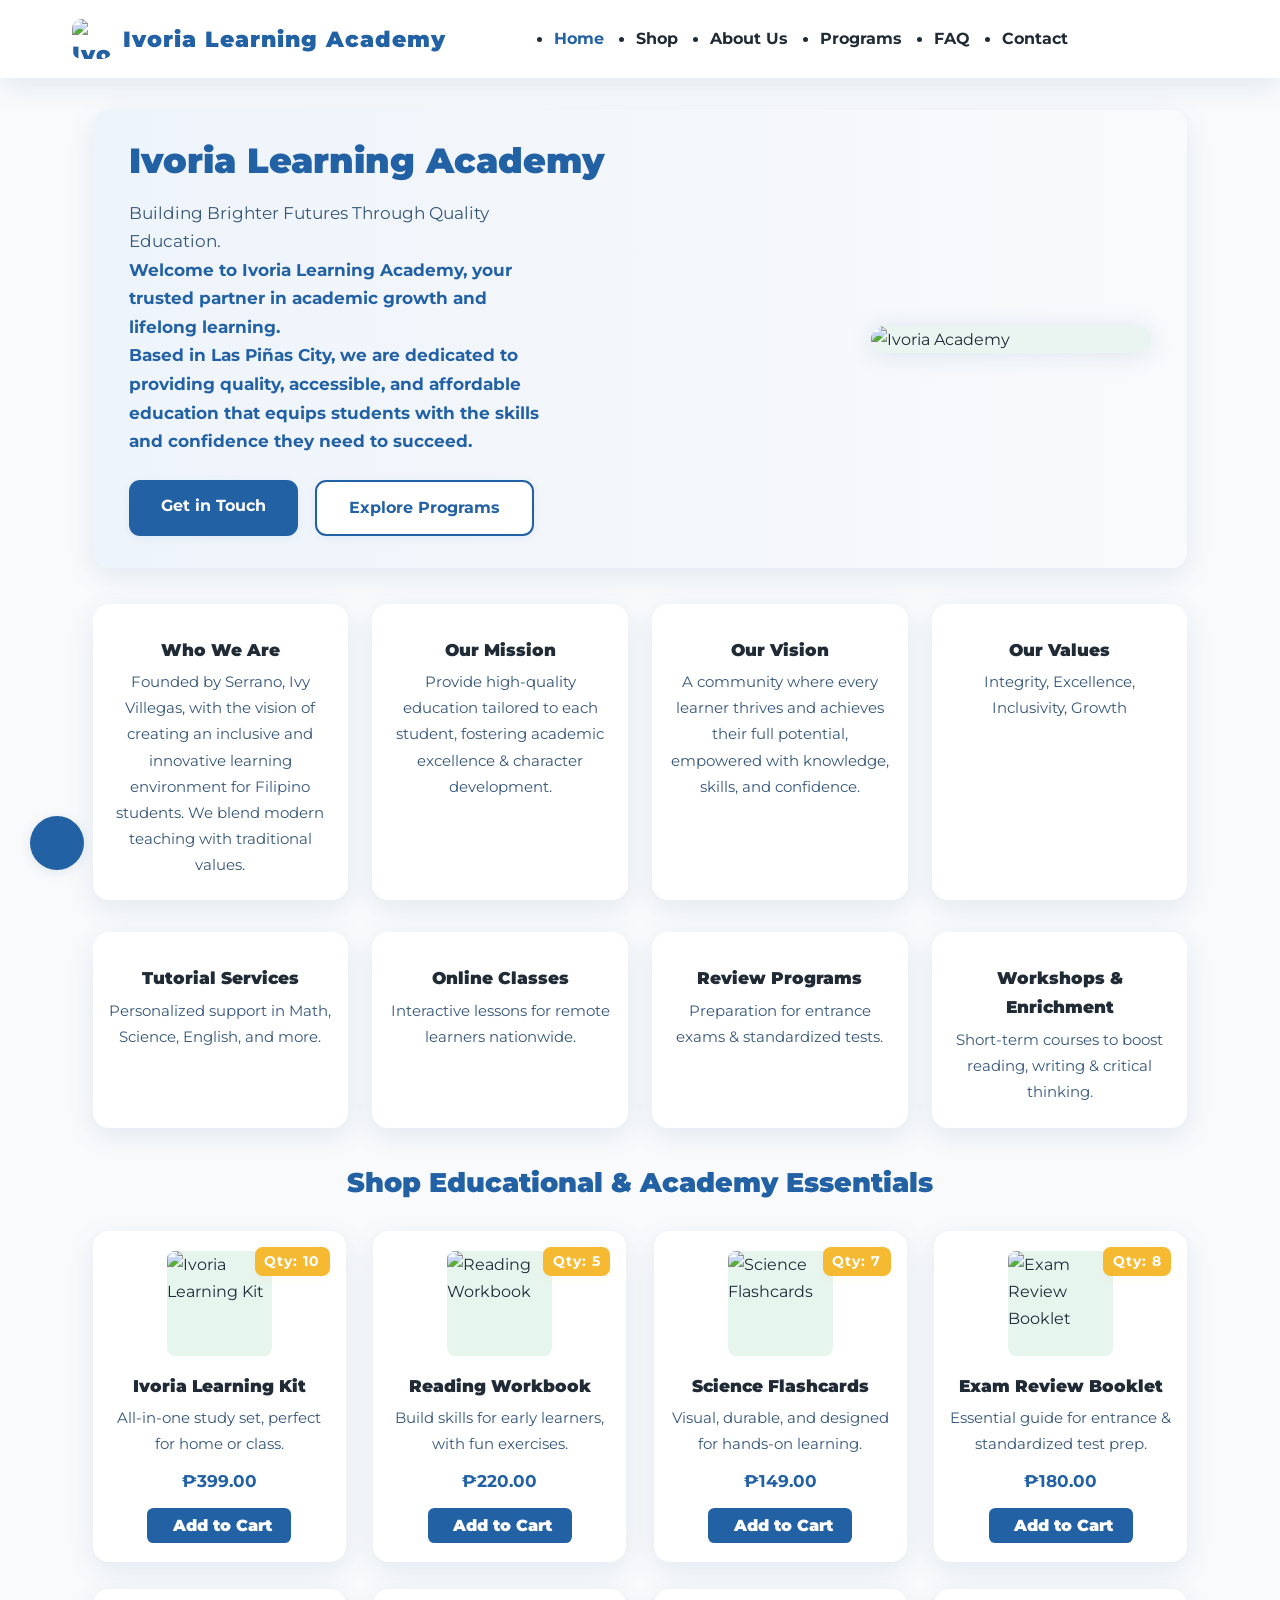
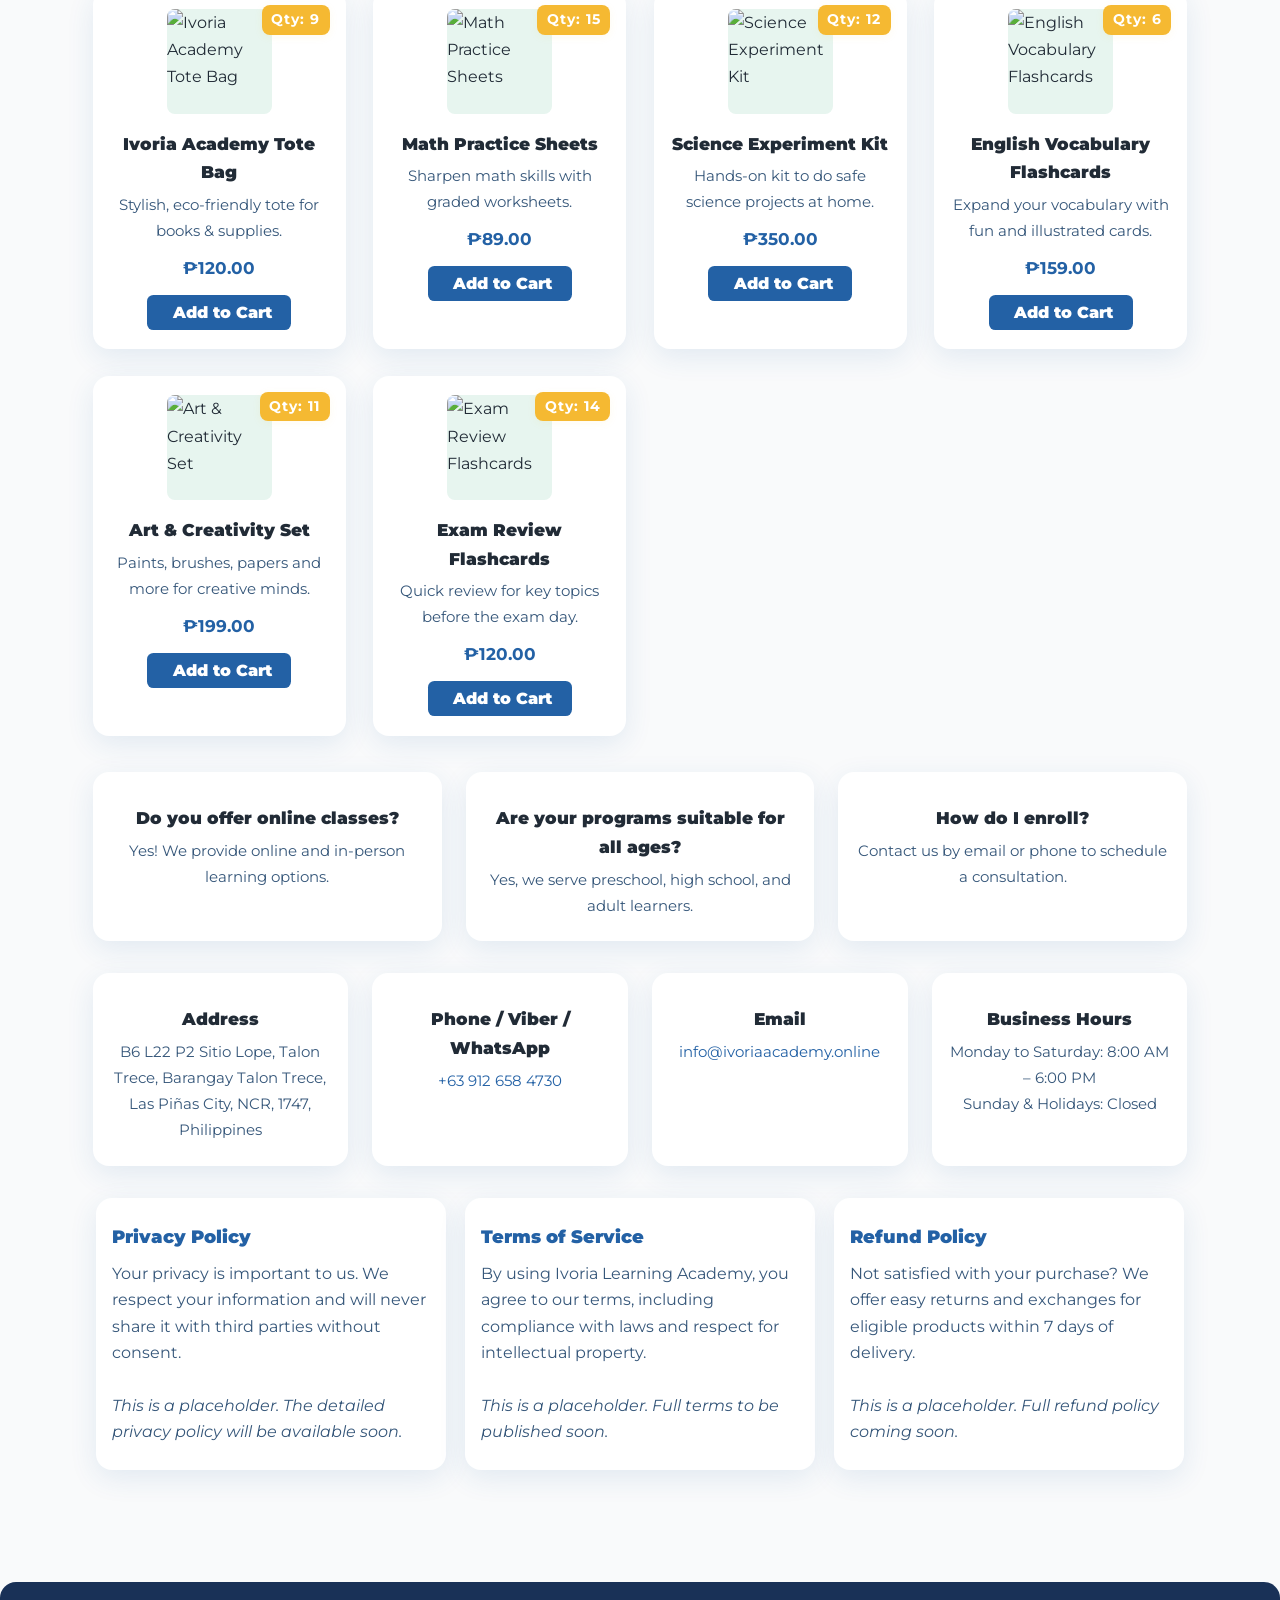
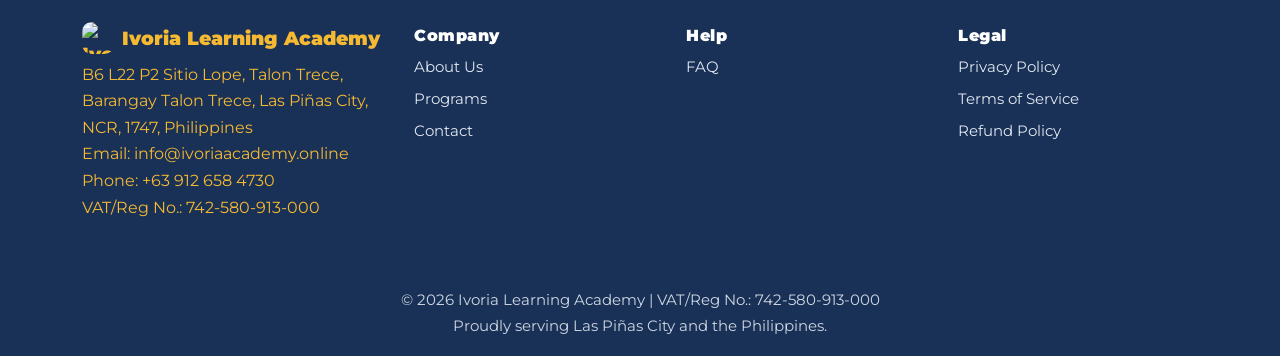
==== index.html @ 31f2f37b "Create index.html" ====
<!DOCTYPE html>
<html lang="en">
<head>
  <meta charset="UTF-8" />
  <meta name="viewport" content="width=device-width, initial-scale=1.0" />
  <title>Ivoria Learning Academy | Building Brighter Futures</title>
  <link rel="icon" type="image/png" href="image/FAVICON.png" />
  <!-- Google Fonts -->
  <link href="https://fonts.googleapis.com/css2?family=Montserrat:wght@400;700;900&display=swap" rel="stylesheet" />
  <!-- Remixicon for icons -->
  <link href="https://cdn.jsdelivr.net/npm/remixicon@4.5.0/fonts/remixicon.css" rel="stylesheet" />
  <style>
    :root {
      --primary: #2361a5;
      --accent: #f5b932;
      --text: #212b36;
      --background: #f9fafb;
      --white: #fff;
      --radius: 1rem;
      --shadow: 0 8px 28px 0 rgba(35,97,165,0.11);
      --border: 1px solid #e0e7ef;
      --footer-bg: #193157;
    }
    * { box-sizing: border-box; margin: 0; padding: 0; }
    body {
      font-family: 'Montserrat', Arial, sans-serif;
      background: var(--background);
      color: var(--text);
      min-height: 100vh;
      line-height: 1.7;
    }
    a {
      color: var(--primary);
      text-decoration: none;
      transition: color .2s;
    }
    a:hover { color: var(--accent); }
    img { max-width: 100%; display: block; border-radius: .6rem; }
    button, input {
      font-family: inherit; outline: none; border: none; background: none;
    }
    /* Header */
    .header {
      width: 100%; background: var(--white); box-shadow: var(--shadow);
      position: sticky; top: 0; z-index: 99;
    }
    .nav {
      display: flex; align-items: center; justify-content: space-between;
      max-width: 1200px; margin: 0 auto; padding: 1.2rem 2rem;
      position: relative;
    }
    .nav-logo {
      display: flex; align-items: center; gap: 0.7rem; font-size: 1.4rem; font-weight: 900; color: var(--primary);
      letter-spacing: 1px;
    }
    .nav-logo img { width: 40px; height: 40px; }
    .nav-list {
      display: flex; align-items: center; gap: 2rem;
    }
    .nav-link {
      color: var(--text); font-weight: 700;
      font-size: 1rem; padding: 0.2rem 0;
      position: relative;
      transition: color .2s;
    }
    .nav-link.active, .nav-link:hover { color: var(--primary); }
    .nav-actions { display: flex; align-items: center; gap: 1.2rem; }
    .nav-toggle {
      display: none; font-size: 2rem; background: none; border: none; cursor: pointer; color: var(--primary); margin-left: 1rem;
      z-index: 200;
    }
    /* Cart Floating Button */
    .floating-cart-btn {
      position: fixed;
      left: 30px; bottom: 30px; z-index: 150;
      background: var(--primary);
      color: var(--white);
      border-radius: 50%;
      width: 54px; height: 54px;
      display: flex; align-items: center; justify-content: center;
      font-size: 2rem; box-shadow: 0 2px 12px 0 rgba(35,97,165,0.13);
      cursor: pointer; border: none;
      transition: background .2s, color .2s, box-shadow .2s;
    }
    .floating-cart-btn:hover {
      background: var(--accent);
      color: var(--primary);
    }
    @media (max-width: 500px) {
      .floating-cart-btn {
        left: 10px; bottom: 10px; width: 42px; height: 42px; font-size: 1.3rem;
      }
    }
    /* Cart Sidebar & Overlay */
    .cart-overlay {
      position: fixed; top: 0; left: 0; width: 100vw; height: 100vh;
      background: rgba(35,97,165,0.14); z-index: 100; display: none;
    }
    .cart-overlay.active { display: block; }
    .cart-sidebar {
      position: fixed; top: 0; right: -100%; width: 350px; max-width: 96vw; height: 100%;
      background: var(--white); box-shadow: -2px 0 16px 0 rgba(35,97,165,0.12);
      z-index: 101; padding: 2rem 1.5rem; display: flex; flex-direction: column; transition: right .25s;
      overflow-y: auto;
    }
    .cart-sidebar.open { right: 0; }
    .cart-sidebar-header {
      display: flex; align-items: center; justify-content: space-between; margin-bottom: 2rem;
    }
    .cart-sidebar-title { font-size: 1.15rem; font-weight: 900; color: var(--primary); }
    .cart-sidebar-close {
      font-size: 1.7rem; color: var(--primary); cursor: pointer; background: none; border: none;
      transition: color .2s;
    }
    .cart-items { flex: 1; overflow-y: auto; display: flex; flex-direction: column; gap: 1.2rem; }
    .cart-item {
      display: flex; gap: 1rem; align-items: flex-start; border-bottom: 1px solid #e0e7ef; padding-bottom: 1rem;
    }
    .cart-item-img { width: 55px; height: 55px; object-fit: contain; border-radius: .6rem; background: #e7f5ef; }
    .cart-item-details { flex: 1; }
    .cart-item-title { font-size: 1rem; font-weight: 700; margin-bottom: .12rem; }
    .cart-item-price { color: var(--primary); font-weight: 700; margin-bottom: .12rem; font-size: 0.97rem; }
    .cart-item-qty {
      display: flex; align-items: center; gap: .4rem; margin-top: .18rem;
    }
    .cart-item-qty-btn {
      font-size: 1.05rem; background: var(--background); border-radius: .3rem; padding: 2px 7px; cursor: pointer;
      color: var(--primary); border: 1px solid #cce4da; transition: background .2s, color .2s;
    }
    .cart-item-qty-btn:hover { background: var(--primary); color: var(--white); }
    .cart-item-remove {
      color: #e14d4d; font-size: 1.13rem; margin-left: .5rem; cursor: pointer; background: none; border: none; transition: color .2s;
    }
    .cart-sidebar-footer {
      margin-top: 2rem; display: flex; align-items: center; justify-content: space-between; font-weight: 700; font-size: 1.05rem;
    }
    .cart-sidebar-footer .checkout-btn {
      padding: 0.6rem 1.3rem; background: var(--primary); color: var(--white); border-radius: .5rem; border: none;
      font-weight: 700; cursor: pointer; transition: background .2s;
    }
    .cart-sidebar-footer .checkout-btn:hover { background: var(--accent); color: var(--primary); }
    /* Main Content */
    main { max-width: 1130px; margin: 0 auto; padding: 2rem 1.1rem 3rem; }
    .hero {
      display: flex; align-items: center; justify-content: space-between; gap: 2.5rem;
      background: linear-gradient(90deg, #eef4fb 0%, #f9fafb 100%);
      border-radius: var(--radius); padding: 2rem 2.3rem; margin-bottom: 2.2rem;
      box-shadow: var(--shadow); flex-wrap: wrap;
    }
    .hero-content { flex: 1; min-width: 260px; }
    .hero-title {
      font-size: 2.2rem; font-weight: 900; color: var(--primary); line-height: 1.1; margin-bottom: 1.1rem;
    }
    .hero-desc { color: #36577a; font-size: 1.05rem; margin-bottom: 1.5rem; max-width: 430px; }
    .hero-btns { display: flex; gap: 1.05rem; }
    .btn-primary, .btn-secondary {
      padding: 0.8rem 2rem; font-size: 1rem; border-radius: .7rem; font-weight: 700;
      cursor: pointer; transition: background .2s, color .2s, box-shadow .2s; box-shadow: 0 2px 8px 0 rgba(35,97,165,0.08);
      outline: none; border: none;
    }
    .btn-primary { background: var(--primary); color: var(--white); }
    .btn-primary:hover { background: var(--accent); color: var(--primary);}
    .btn-secondary { background: var(--white); color: var(--primary); border: 2px solid var(--primary);}
    .btn-secondary:hover { background: var(--primary); color: var(--white);}
    .hero-img-container { min-width: 220px; flex: 1; display: flex; justify-content: flex-end; align-items: center;}
    .hero-img {
      width: 280px; max-width: 100%; border-radius: var(--radius); box-shadow: 0 2px 24px 0 rgba(35,97,165,.13); background: #eaf4f1; object-fit: contain;
    }
    /* Product Section */
    .section-title {
      font-size: 1.7rem; color: var(--primary); font-weight: 900; text-align: center; margin-bottom: 1.6rem; margin-top: .8rem;
    }
    .products-grid {
      display: grid; grid-template-columns: repeat(auto-fit, minmax(220px, 1fr)); gap: 1.7rem; margin-bottom: 2.3rem;
    }
    .product-card {
      background: var(--white); border-radius: var(--radius); box-shadow: var(--shadow); padding: 1.2rem 1rem;
      display: flex; flex-direction: column; align-items: center; transition: transform .18s, box-shadow .2s; position: relative;
    }
    .product-card:hover { transform: translateY(-5px) scale(1.03); box-shadow: 0 11px 28px 0 rgba(35,97,165,.15);}
    .product-img { width: 105px; height: 105px; object-fit: contain; margin-bottom: 1rem; background: #e7f5ef; border-radius: .5rem;}
    .product-name { font-weight: 900; font-size: 1.05rem; text-align: center; margin-bottom: .3rem;}
    .product-desc { font-size: 0.96rem; color: #36577a; margin-bottom: 0.55rem; text-align: center;}
    .product-stock { font-size: 0.93rem; margin-bottom: 0.2rem; color: var(--primary);}
    .product-price { font-weight: 700; font-size: 1.08rem; color: var(--primary); margin-bottom: .8rem;}
    .product-add {
      background: var(--primary); color: var(--white); border-radius: .4rem; padding: 0.5rem 1.2rem; font-weight: 900; cursor: pointer; font-size: 1rem; border: none;
      transition: background .2s; display: flex; align-items: center; gap: .4rem;
    }
    .product-add:hover { background: var(--accent); color: var(--primary);}
    .product-badge {
      position: absolute; top: 1rem; right: 1rem; background: var(--accent); color: var(--white); font-weight: 700; font-size: .87rem;
      padding: 0.17rem 0.6rem; border-radius: .5rem; letter-spacing: 1px; box-shadow: 0 2px 8px 0 rgba(245,185,50,0.08);
    }
    /* Info Sections */
    .info-sections {
      display: flex; flex-wrap: wrap; gap: 1.5rem; margin-bottom: 2rem; justify-content: center;
    }
    .info-card {
      background: var(--white); border-radius: var(--radius); box-shadow: var(--shadow); padding: 1.4rem 1rem; min-width: 200px; flex: 1 1 200px;
      display: flex; flex-direction: column; align-items: center; text-align: center; max-width: 350px;
    }
    .info-icon { font-size: 2rem; color: var(--primary); margin-bottom: 0.6rem;}
    .info-title { font-size: 1.06rem; font-weight: 900; margin-bottom: .3rem;}
    .info-desc { color: #36577a; font-size: 0.96rem;}
    /* Policy Sections */
    .policy-sections {
      display: flex; flex-wrap: wrap; gap: 1.2rem; margin: 1.5rem 0; justify-content: center;
    }
    .policy-card {
      background: var(--white); border-radius: var(--radius); box-shadow: var(--shadow); padding: 1.5rem 1rem; min-width: 200px; flex: 1 1 200px;
      max-width: 350px; text-align: left; display: flex; flex-direction: column;
    }
    .policy-title { font-size: 1.12rem; font-weight: 900; margin-bottom: .55rem; color: var(--primary);}
    .policy-body { color: #36577a; font-size: 0.97rem; line-height: 1.7;}
    /* Footer */
    .footer {
      background: var(--footer-bg); color: var(--white); padding: 2.5rem 0 1.1rem; margin-top: 2.5rem; border-radius: var(--radius) var(--radius) 0 0;
    }
    .footer-container {
      max-width: 1180px; margin: 0 auto; display: flex; flex-wrap: wrap; gap: 2rem; justify-content: space-between; align-items: flex-start; padding: 0 2rem;
    }
    .footer-brand { flex: 1 1 220px; margin-bottom: 2rem;}
    .footer-logo {
      display: flex; align-items: center; font-size: 1.2rem; font-weight: 900; gap: .5rem; margin-bottom: 0.45rem; color: var(--accent);
    }
    .footer-logo img { width: 32px; height: 32px; }
    .footer-desc { color: #f5b932; font-size: 0.98rem; margin-bottom: .6rem;}
    .footer-links-group { flex: 1 1 160px; margin-bottom: 2rem;}
    .footer-links-title { font-size: 1rem; font-weight: 900; margin-bottom: .35rem; letter-spacing: .5px;}
    .footer-links { display: flex; flex-direction: column; gap: .35rem;}
    .footer-link { color: #eef4fb; font-size: .96rem; transition: color .2s; opacity: .94;}
    .footer-link:hover { color: var(--accent);}
    .footer-bottom { text-align: center; font-size: .95rem; color: #eef4fb; margin-top: 1.5rem; opacity: .85;}
    .footer-bottom a { color: #fff; font-weight: 700; text-decoration: underline; transition: color .2s;}
    .footer-bottom a:hover { color: var(--accent);}
    /* Responsive */
    @media (max-width: 1100px) {
      .hero { flex-direction: column; text-align: center; }
      .hero-content, .hero-img-container { justify-content: center; }
      .hero-img { margin: 1.5rem auto 0 auto; }
    }
    @media (max-width: 900px) {
      .nav-list { gap: 1.1rem; }
      .footer-container { flex-direction: column; gap: 2.2rem; align-items: flex-start; }
    }
    @media (max-width: 700px) {
      .nav { padding: 1.1rem .7rem; }
      .main { padding: 1.2rem .5rem 2rem; }
      .products-grid, .info-sections, .policy-sections { gap: .7rem; }
      .footer-container { padding: 0 1rem; }
      .nav-list {
        position: fixed; top: 0; right: -100vw; width: 80vw; height: 100vh; background: var(--white);
        flex-direction: column; gap: 1.6rem; padding-top: 4rem; z-index: 120; transition: right .25s;
        box-shadow: -2px 0 18px 0 rgba(35,97,165,0.09);
      }
      .nav-list.open { right: 0; }
      .nav-toggle { display: block; }
      .nav-close {
        display: none;
      }
      .nav-list .nav-close {
        display: block;
        position: absolute;
        top: 1.1rem;
        right: 1.3rem;
        background: none;
        border: none;
        font-size: 1.7rem;
        color: var(--primary);
        cursor: pointer;
        z-index: 999;
      }
    }
    @media (max-width: 600px) {
      .hero { padding: 1rem .6rem; }
      .policy-card { padding: 1rem .5rem; }
      .footer { padding: 1.2rem 0 .9rem; }
    }
    @media (max-width: 430px) {
      .cart-sidebar { width: 98vw; padding: 1rem .5rem; }
      .footer-logo img { width: 24px; height: 24px; }
    }
  </style>
</head>
<body>
  <header class="header" id="header">
    <nav class="nav">
      <a href="index.html" class="nav-logo">
        <img src="image/LOGO.png" alt="Ivoria Learning Academy Logo" />
        Ivoria Learning Academy
      </a>
      <ul class="nav-list" id="nav-list">
        <li><a href="index.html" class="nav-link active">Home</a></li>
        <li><a href="#shop" class="nav-link">Shop</a></li>
        <li><a href="#about" class="nav-link">About Us</a></li>
        <li><a href="#programs" class="nav-link">Programs</a></li>
        <li><a href="#faq" class="nav-link">FAQ</a></li>
        <li><a href="#contact" class="nav-link">Contact</a></li>
        <button class="nav-close" id="nav-close" aria-label="Close menu"><i class="ri-close-line"></i></button>
      </ul>
      <div class="nav-actions">
        <button class="nav-toggle" id="nav-toggle" aria-label="Open menu"><i class="ri-menu-3-line"></i></button>
      </div>
    </nav>
  </header>

  <!-- Floating Cart Button -->
  <button class="floating-cart-btn" id="cart-btn" aria-label="Open cart">
    <i class="ri-shopping-basket-2-line"></i>
  </button>

  <!-- Cart Sidebar & Overlay -->
  <div class="cart-overlay" id="cart-overlay"></div>
  <aside class="cart-sidebar" id="cart-sidebar" aria-label="Shopping cart">
    <div class="cart-sidebar-header">
      <div class="cart-sidebar-title">Your Cart</div>
      <button class="cart-sidebar-close" id="cart-close-btn" aria-label="Close cart"><i class="ri-close-line"></i></button>
    </div>
    <div class="cart-items" id="cart-items"></div>
    <div class="cart-sidebar-footer">
      <span><span id="cart-items-count">0</span> items | <span id="cart-total">₱0</span></span>
      <button class="checkout-btn" id="checkout-btn">Checkout</button>
    </div>
  </aside>

  <main>
    <!-- Hero Section -->
    <section class="hero" id="home">
      <div class="hero-content">
        <h1 class="hero-title">Ivoria Learning Academy</h1>
        <div class="hero-desc">
          Building Brighter Futures Through Quality Education.<br>
          <span style="color:var(--primary);font-weight:700;">Welcome to Ivoria Learning Academy, your trusted partner in academic growth and lifelong learning.<br>
          Based in Las Piñas City, we are dedicated to providing quality, accessible, and affordable education that equips students with the skills and confidence they need to succeed.</span>
        </div>
        <div class="hero-btns">
          <a href="#contact" class="btn-primary">Get in Touch</a>
          <a href="#programs" class="btn-secondary">Explore Programs</a>
        </div>
      </div>
      <div class="hero-img-container">
        <img src="image/placeholder.png" alt="Ivoria Academy" class="hero-img" />
      </div>
    </section>

    <!-- About Us -->
    <section class="info-sections" id="about">
      <div class="info-card">
        <div class="info-icon"><i class="ri-user-3-line"></i></div>
        <div class="info-title">Who We Are</div>
        <div class="info-desc">
          Founded by Serrano, Ivy Villegas, with the vision of creating an inclusive and innovative learning environment for Filipino students. We blend modern teaching with traditional values.
        </div>
      </div>
      <div class="info-card">
        <div class="info-icon"><i class="ri-lightbulb-flash-line"></i></div>
        <div class="info-title">Our Mission</div>
        <div class="info-desc">
          Provide high-quality education tailored to each student, fostering academic excellence & character development.
        </div>
      </div>
      <div class="info-card">
        <div class="info-icon"><i class="ri-eye-2-line"></i></div>
        <div class="info-title">Our Vision</div>
        <div class="info-desc">
          A community where every learner thrives and achieves their full potential, empowered with knowledge, skills, and confidence.
        </div>
      </div>
      <div class="info-card">
        <div class="info-icon"><i class="ri-star-line"></i></div>
        <div class="info-title">Our Values</div>
        <div class="info-desc">
          Integrity, Excellence, Inclusivity, Growth
        </div>
      </div>
    </section>

    <!-- Programs & Services -->
    <section class="info-sections" id="programs">
      <div class="info-card">
        <div class="info-icon"><i class="ri-book-open-line"></i></div>
        <div class="info-title">Tutorial Services</div>
        <div class="info-desc">Personalized support in Math, Science, English, and more.</div>
      </div>
      <div class="info-card">
        <div class="info-icon"><i class="ri-laptop-line"></i></div>
        <div class="info-title">Online Classes</div>
        <div class="info-desc">Interactive lessons for remote learners nationwide.</div>
      </div>
      <div class="info-card">
        <div class="info-icon"><i class="ri-pencil-line"></i></div>
        <div class="info-title">Review Programs</div>
        <div class="info-desc">Preparation for entrance exams & standardized tests.</div>
      </div>
      <div class="info-card">
        <div class="info-icon"><i class="ri-graduation-cap-line"></i></div>
        <div class="info-title">Workshops & Enrichment</div>
        <div class="info-desc">Short-term courses to boost reading, writing & critical thinking.</div>
      </div>
    </section>

    <!-- Products -->
    <section id="shop">
      <h2 class="section-title">Shop Educational & Academy Essentials</h2>
      <div class="products-grid" id="products-grid">
        <div class="product-card" data-id="1">
          <span class="product-badge">Qty: 10</span>
          <img src="image/placeholder.png" alt="Ivoria Learning Kit" class="product-img" />
          <div class="product-name">Ivoria Learning Kit</div>
          <div class="product-desc">All-in-one study set, perfect for home or class.</div>
          <div class="product-price">₱399.00</div>
          <button class="product-add"><i class="ri-shopping-cart-2-line"></i> Add to Cart</button>
        </div>
        <div class="product-card" data-id="2">
          <span class="product-badge">Qty: 5</span>
          <img src="image/placeholder.png" alt="Reading Workbook" class="product-img" />
          <div class="product-name">Reading Workbook</div>
          <div class="product-desc">Build skills for early learners, with fun exercises.</div>
          <div class="product-price">₱220.00</div>
          <button class="product-add"><i class="ri-shopping-cart-2-line"></i> Add to Cart</button>
        </div>
        <div class="product-card" data-id="3">
          <span class="product-badge">Qty: 7</span>
          <img src="image/placeholder.png" alt="Science Flashcards" class="product-img" />
          <div class="product-name">Science Flashcards</div>
          <div class="product-desc">Visual, durable, and designed for hands-on learning.</div>
          <div class="product-price">₱149.00</div>
          <button class="product-add"><i class="ri-shopping-cart-2-line"></i> Add to Cart</button>
        </div>
        <div class="product-card" data-id="4">
          <span class="product-badge">Qty: 8</span>
          <img src="image/placeholder.png" alt="Exam Review Booklet" class="product-img" />
          <div class="product-name">Exam Review Booklet</div>
          <div class="product-desc">Essential guide for entrance & standardized test prep.</div>
          <div class="product-price">₱180.00</div>
          <button class="product-add"><i class="ri-shopping-cart-2-line"></i> Add to Cart</button>
        </div>
        <div class="product-card" data-id="5">
          <span class="product-badge">Qty: 9</span>
          <img src="image/placeholder.png" alt="Ivoria Academy Tote Bag" class="product-img" />
          <div class="product-name">Ivoria Academy Tote Bag</div>
          <div class="product-desc">Stylish, eco-friendly tote for books & supplies.</div>
          <div class="product-price">₱120.00</div>
          <button class="product-add"><i class="ri-shopping-cart-2-line"></i> Add to Cart</button>
        </div>
        <!-- Additional Products -->
        <div class="product-card" data-id="6">
          <span class="product-badge">Qty: 15</span>
          <img src="image/placeholder.png" alt="Math Practice Sheets" class="product-img" />
          <div class="product-name">Math Practice Sheets</div>
          <div class="product-desc">Sharpen math skills with graded worksheets.</div>
          <div class="product-price">₱89.00</div>
          <button class="product-add"><i class="ri-shopping-cart-2-line"></i> Add to Cart</button>
        </div>
        <div class="product-card" data-id="7">
          <span class="product-badge">Qty: 12</span>
          <img src="image/placeholder.png" alt="Science Experiment Kit" class="product-img" />
          <div class="product-name">Science Experiment Kit</div>
          <div class="product-desc">Hands-on kit to do safe science projects at home.</div>
          <div class="product-price">₱350.00</div>
          <button class="product-add"><i class="ri-shopping-cart-2-line"></i> Add to Cart</button>
        </div>
        <div class="product-card" data-id="8">
          <span class="product-badge">Qty: 6</span>
          <img src="image/placeholder.png" alt="English Vocabulary Flashcards" class="product-img" />
          <div class="product-name">English Vocabulary Flashcards</div>
          <div class="product-desc">Expand your vocabulary with fun and illustrated cards.</div>
          <div class="product-price">₱159.00</div>
          <button class="product-add"><i class="ri-shopping-cart-2-line"></i> Add to Cart</button>
        </div>
        <div class="product-card" data-id="9">
          <span class="product-badge">Qty: 11</span>
          <img src="image/placeholder.png" alt="Art & Creativity Set" class="product-img" />
          <div class="product-name">Art & Creativity Set</div>
          <div class="product-desc">Paints, brushes, papers and more for creative minds.</div>
          <div class="product-price">₱199.00</div>
          <button class="product-add"><i class="ri-shopping-cart-2-line"></i> Add to Cart</button>
        </div>
        <div class="product-card" data-id="10">
          <span class="product-badge">Qty: 14</span>
          <img src="image/placeholder.png" alt="Exam Review Flashcards" class="product-img" />
          <div class="product-name">Exam Review Flashcards</div>
          <div class="product-desc">Quick review for key topics before the exam day.</div>
          <div class="product-price">₱120.00</div>
          <button class="product-add"><i class="ri-shopping-cart-2-line"></i> Add to Cart</button>
        </div>
      </div>
    </section>

    <!-- FAQ -->
    <section class="info-sections" id="faq">
      <div class="info-card">
        <div class="info-icon"><i class="ri-question-answer-line"></i></div>
        <div class="info-title">Do you offer online classes?</div>
        <div class="info-desc">Yes! We provide online and in-person learning options.</div>
      </div>
      <div class="info-card">
        <div class="info-icon"><i class="ri-question-answer-line"></i></div>
        <div class="info-title">Are your programs suitable for all ages?</div>
        <div class="info-desc">Yes, we serve preschool, high school, and adult learners.</div>
      </div>
      <div class="info-card">
        <div class="info-icon"><i class="ri-question-answer-line"></i></div>
        <div class="info-title">How do I enroll?</div>
        <div class="info-desc">Contact us by email or phone to schedule a consultation.</div>
      </div>
    </section>

    <!-- Contact -->
    <section class="info-sections" id="contact">
      <div class="info-card">
        <div class="info-icon"><i class="ri-map-pin-line"></i></div>
        <div class="info-title">Address</div>
        <div class="info-desc">
          B6 L22 P2 Sitio Lope, Talon Trece, Barangay Talon Trece, Las Piñas City, NCR, 1747, Philippines
        </div>
      </div>
      <div class="info-card">
        <div class="info-icon"><i class="ri-phone-line"></i></div>
        <div class="info-title">Phone / Viber / WhatsApp</div>
        <div class="info-desc">
          <a href="tel:+639126584730">+63 912 658 4730</a>
        </div>
      </div>
      <div class="info-card">
        <div class="info-icon"><i class="ri-mail-send-line"></i></div>
        <div class="info-title">Email</div>
        <div class="info-desc">
          <a href="mailto:info@ivoriaacademy.online">info@ivoriaacademy.online</a>
        </div>
      </div>
      <div class="info-card">
        <div class="info-icon"><i class="ri-time-line"></i></div>
        <div class="info-title">Business Hours</div>
        <div class="info-desc">
          Monday to Saturday: 8:00 AM – 6:00 PM<br>Sunday & Holidays: Closed
        </div>
      </div>
    </section>

    <!-- Policy Links Section -->
    <section class="policy-sections" id="policies">
      <div class="policy-card">
        <div class="policy-title">Privacy Policy</div>
        <div class="policy-body">
          Your privacy is important to us. We respect your information and will never share it with third parties without consent.<br><br>
          <em>This is a placeholder. The detailed privacy policy will be available soon.</em>
        </div>
      </div>
      <div class="policy-card">
        <div class="policy-title">Terms of Service</div>
        <div class="policy-body">
          By using Ivoria Learning Academy, you agree to our terms, including compliance with laws and respect for intellectual property.<br><br>
          <em>This is a placeholder. Full terms to be published soon.</em>
        </div>
      </div>
      <div class="policy-card">
        <div class="policy-title">Refund Policy</div>
        <div class="policy-body">
          Not satisfied with your purchase? We offer easy returns and exchanges for eligible products within 7 days of delivery.<br><br>
          <em>This is a placeholder. Full refund policy coming soon.</em>
        </div>
      </div>
    </section>
  </main>

  <footer class="footer">
    <div class="footer-container">
      <div class="footer-brand">
        <div class="footer-logo">
          <img src="image/LOGO.png" alt="Ivoria Learning Academy Logo" />
          Ivoria Learning Academy
        </div>
        <div class="footer-desc">
          B6 L22 P2 Sitio Lope, Talon Trece, Barangay Talon Trece, Las Piñas City, NCR, 1747, Philippines<br>
          Email: <a href="mailto:info@ivoriaacademy.online" style="color:var(--accent);">info@ivoriaacademy.online</a><br>
          Phone: <a href="tel:+639126584730" style="color:var(--accent);">+63 912 658 4730</a><br>
          VAT/Reg No.: 742-580-913-000
        </div>
      </div>
      <div class="footer-links-group">
        <div class="footer-links-title">Company</div>
        <div class="footer-links">
          <a href="#about" class="footer-link">About Us</a>
          <a href="#programs" class="footer-link">Programs</a>
          <a href="#contact" class="footer-link">Contact</a>
        </div>
      </div>
      <div class="footer-links-group">
        <div class="footer-links-title">Help</div>
        <div class="footer-links">
          <a href="#faq" class="footer-link">FAQ</a>
        </div>
      </div>
      <div class="footer-links-group">
        <div class="footer-links-title">Legal</div>
        <div class="footer-links">
          <a href="privacy-policy.html" class="footer-link">Privacy Policy</a>
          <a href="terms.html" class="footer-link">Terms of Service</a>
          <a href="refund-policy.html" class="footer-link">Refund Policy</a>
        </div>
      </div>
    </div>
    <div class="footer-bottom">
      &copy; <span id="footer-year"></span> Ivoria Learning Academy | VAT/Reg No.: 742-580-913-000<br>
      Proudly serving Las Piñas City and the Philippines.
    </div>
  </footer>

  <!-- Scripts -->
  <script>
    // Navigation for mobile
    const navToggle = document.getElementById('nav-toggle');
    const navClose = document.getElementById('nav-close');
    const navList = document.getElementById('nav-list');
    navToggle && navToggle.addEventListener('click', () => {
      navList.classList.add('open');
    });
    navClose && navClose.addEventListener('click', () => {
      navList.classList.remove('open');
    });
    document.querySelectorAll('.nav-link').forEach(link => {
      link.addEventListener('click', () => navList.classList.remove('open'));
    });

    // Cart functionality
    let cart = [];
    const products = [
      {
        id: 1,
        name: "Ivoria Learning Kit",
        price: 399.00,
        img: "image/placeholder.png"
      },
      {
        id: 2,
        name: "Reading Workbook",
        price: 220.00,
        img: "image/placeholder.png"
      },
      {
        id: 3,
        name: "Science Flashcards",
        price: 149.00,
        img: "image/placeholder.png"
      },
      {
        id: 4,
        name: "Exam Review Booklet",
        price: 180.00,
        img: "image/placeholder.png"
      },
      {
        id: 5,
        name: "Ivoria Academy Tote Bag",
        price: 120.00,
        img: "image/placeholder.png"
      },
      {
        id: 6,
        name: "Math Practice Sheets",
        price: 89.00,
        img: "image/placeholder.png"
      },
      {
        id: 7,
        name: "Science Experiment Kit",
        price: 350.00,
        img: "image/placeholder.png"
      },
      {
        id: 8,
        name: "English Vocabulary Flashcards",
        price: 159.00,
        img: "image/placeholder.png"
      },
      {
        id: 9,
        name: "Art & Creativity Set",
        price: 199.00,
        img: "image/placeholder.png"
      },
      {
        id: 10,
        name: "Exam Review Flashcards",
        price: 120.00,
        img: "image/placeholder.png"
      }
    ];

    const cartBtn = document.getElementById('cart-btn');
    const cartSidebar = document.getElementById('cart-sidebar');
    const cartCloseBtn = document.getElementById('cart-close-btn');
    const cartOverlay = document.getElementById('cart-overlay');
    const cartItemsContainer = document.getElementById('cart-items');
    const cartItemsCount = document.getElementById('cart-items-count');
    const cartTotal = document.getElementById('cart-total');
    const checkoutBtn = document.getElementById('checkout-btn');

    function openCart() {
      cartSidebar.classList.add('open');
      cartOverlay.classList.add('active');
      document.body.style.overflow = 'hidden';
    }
    function closeCart() {
      cartSidebar.classList.remove('open');
      cartOverlay.classList.remove('active');
      document.body.style.overflow = '';
    }
    cartBtn && cartBtn.addEventListener('click', openCart);
    cartCloseBtn && cartCloseBtn.addEventListener('click', closeCart);
    cartOverlay && cartOverlay.addEventListener('click', closeCart);

    // Add to cart logic
    document.querySelectorAll('.product-add').forEach((btn, idx) => {
      btn.addEventListener('click', function() {
        const card = btn.closest('.product-card');
        const pid = parseInt(card.getAttribute('data-id'));
        addToCart(pid);
      });
    });

    function addToCart(productId) {
      const prod = products.find(p => p.id === productId);
      const itemIndex = cart.findIndex(i => i.id === productId);
      if (itemIndex > -1) {
        cart[itemIndex].qty += 1;
      } else {
        cart.push({
          id: prod.id,
          name: prod.name,
          price: prod.price,
          img: prod.img,
          qty: 1
        });
      }
      renderCart();
    }

    function increaseQty(productId) {
      const item = cart.find(i => i.id === productId);
      if (item) {
        item.qty += 1;
        renderCart();
      }
    }

    function decreaseQty(productId) {
      const item = cart.find(i => i.id === productId);
      if (item && item.qty > 1) {
        item.qty -= 1;
        renderCart();
      }
    }

    function removeItem(productId) {
      cart = cart.filter(i => i.id !== productId);
      renderCart();
    }

    function renderCart() {
      cartItemsContainer.innerHTML = '';
      if (cart.length === 0) {
        cartItemsContainer.innerHTML = '<div style="text-align:center;color:#aaa;font-size:1rem;">Your cart is empty.</div>';
      } else {
        cart.forEach(item => {
          const div = document.createElement('div');
          div.className = 'cart-item';
          div.innerHTML = `
            <img src="${item.img}" alt="${item.name}" class="cart-item-img">
            <div class="cart-item-details">
              <div class="cart-item-title">${item.name}</div>
              <div class="cart-item-price">₱${item.price}</div>
              <div class="cart-item-qty">
                <button class="cart-item-qty-btn" aria-label="Decrease quantity"><i class="ri-subtract-line"></i></button>
                <span>${item.qty}</span>
                <button class="cart-item-qty-btn" aria-label="Increase quantity"><i class="ri-add-line"></i></button>
                <button class="cart-item-remove" aria-label="Remove item"><i class="ri-delete-bin-6-line"></i></button>
              </div>
            </div>
          `;
          div.querySelector('.cart-item-qty-btn[aria-label="Decrease quantity"]').addEventListener('click', function() {
            decreaseQty(item.id);
          });
          div.querySelector('.cart-item-qty-btn[aria-label="Increase quantity"]').addEventListener('click', function() {
            increaseQty(item.id);
          });
          div.querySelector('.cart-item-remove').addEventListener('click', function() {
            removeItem(item.id);
          });
          cartItemsContainer.appendChild(div);
        });
      }
      // Update footer
      cartItemsCount.textContent = cart.reduce((total, i) => total + i.qty, 0);
      cartTotal.textContent = '₱' + cart.reduce((total, i) => total + i.qty * i.price, 0).toFixed(2);
    }

    // Initial cart render (empty)
    renderCart();

    // Footer year
    document.getElementById('footer-year').textContent = new Date().getFullYear();

    // Checkout button - redirect to order-summary.html
    checkoutBtn && checkoutBtn.addEventListener('click', function() {
      window.location.href = "order-summary.html";
    });
  </script>
</body>
</html>
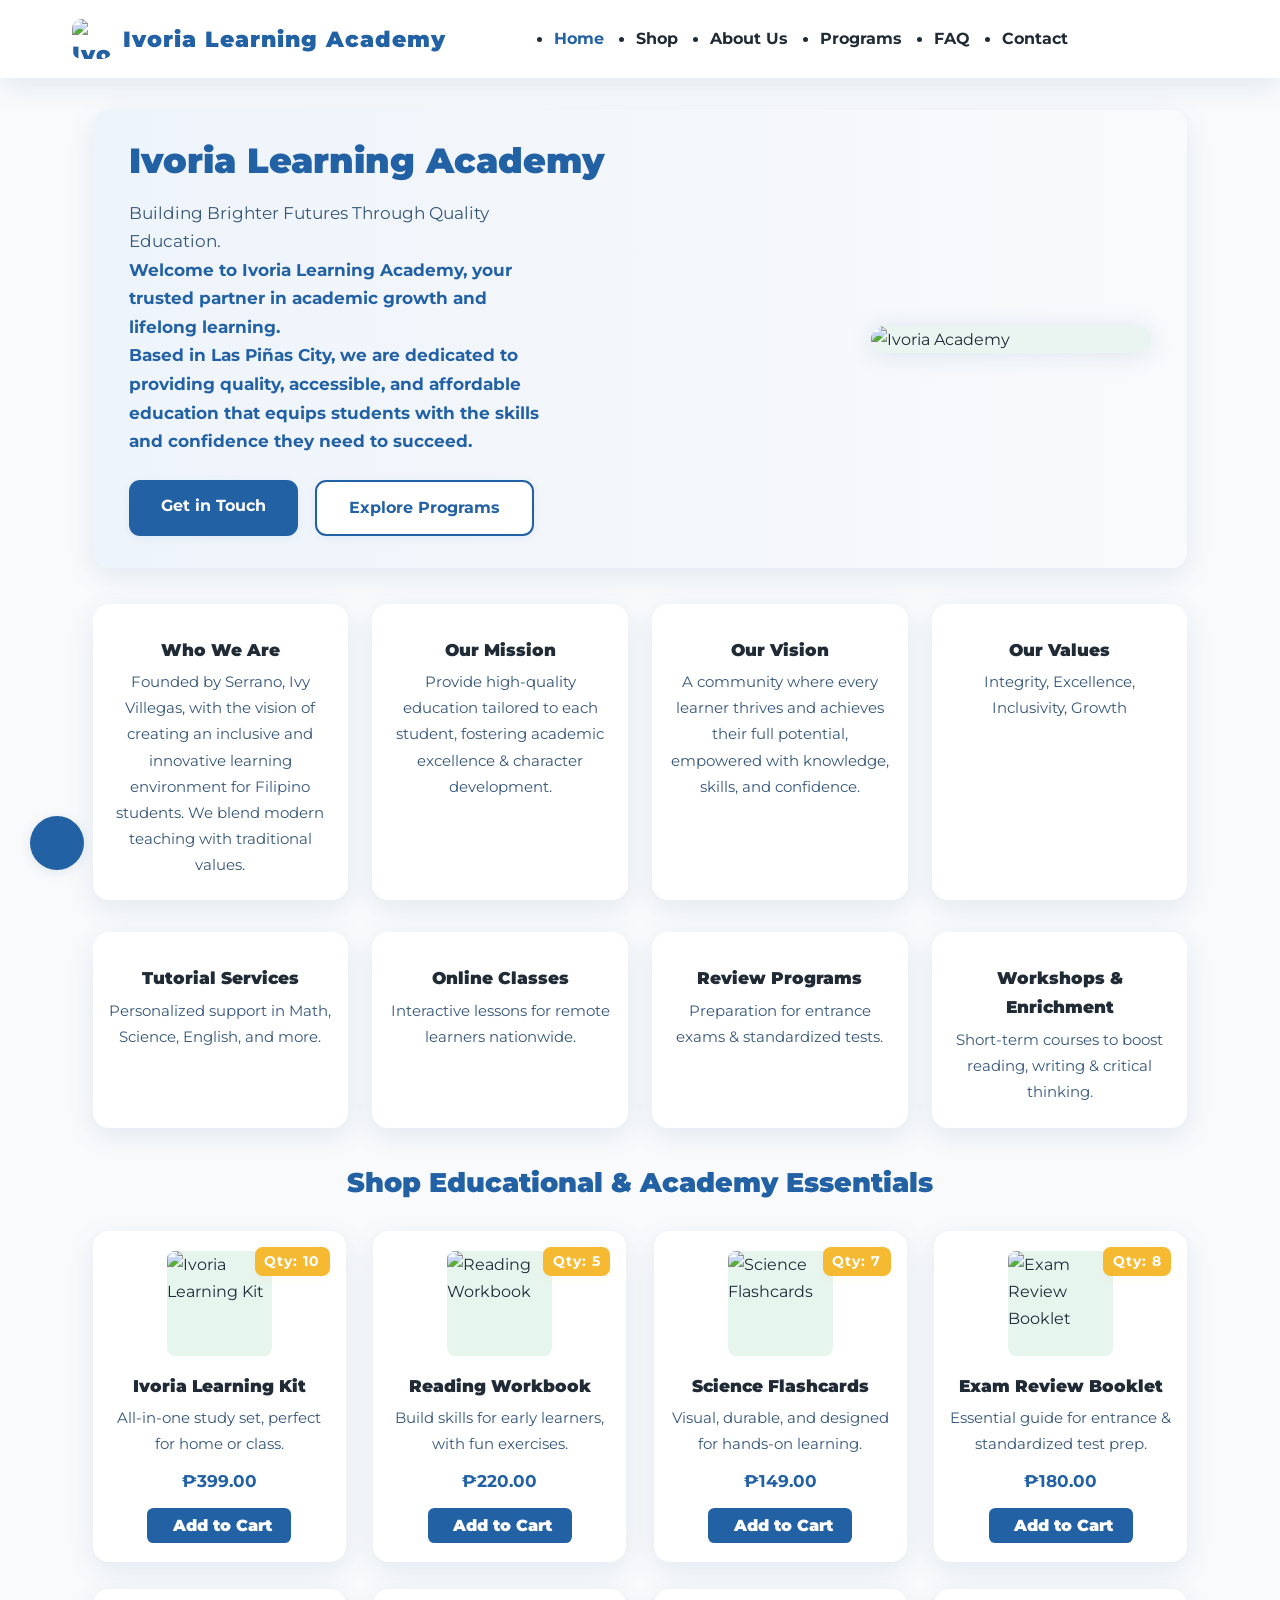
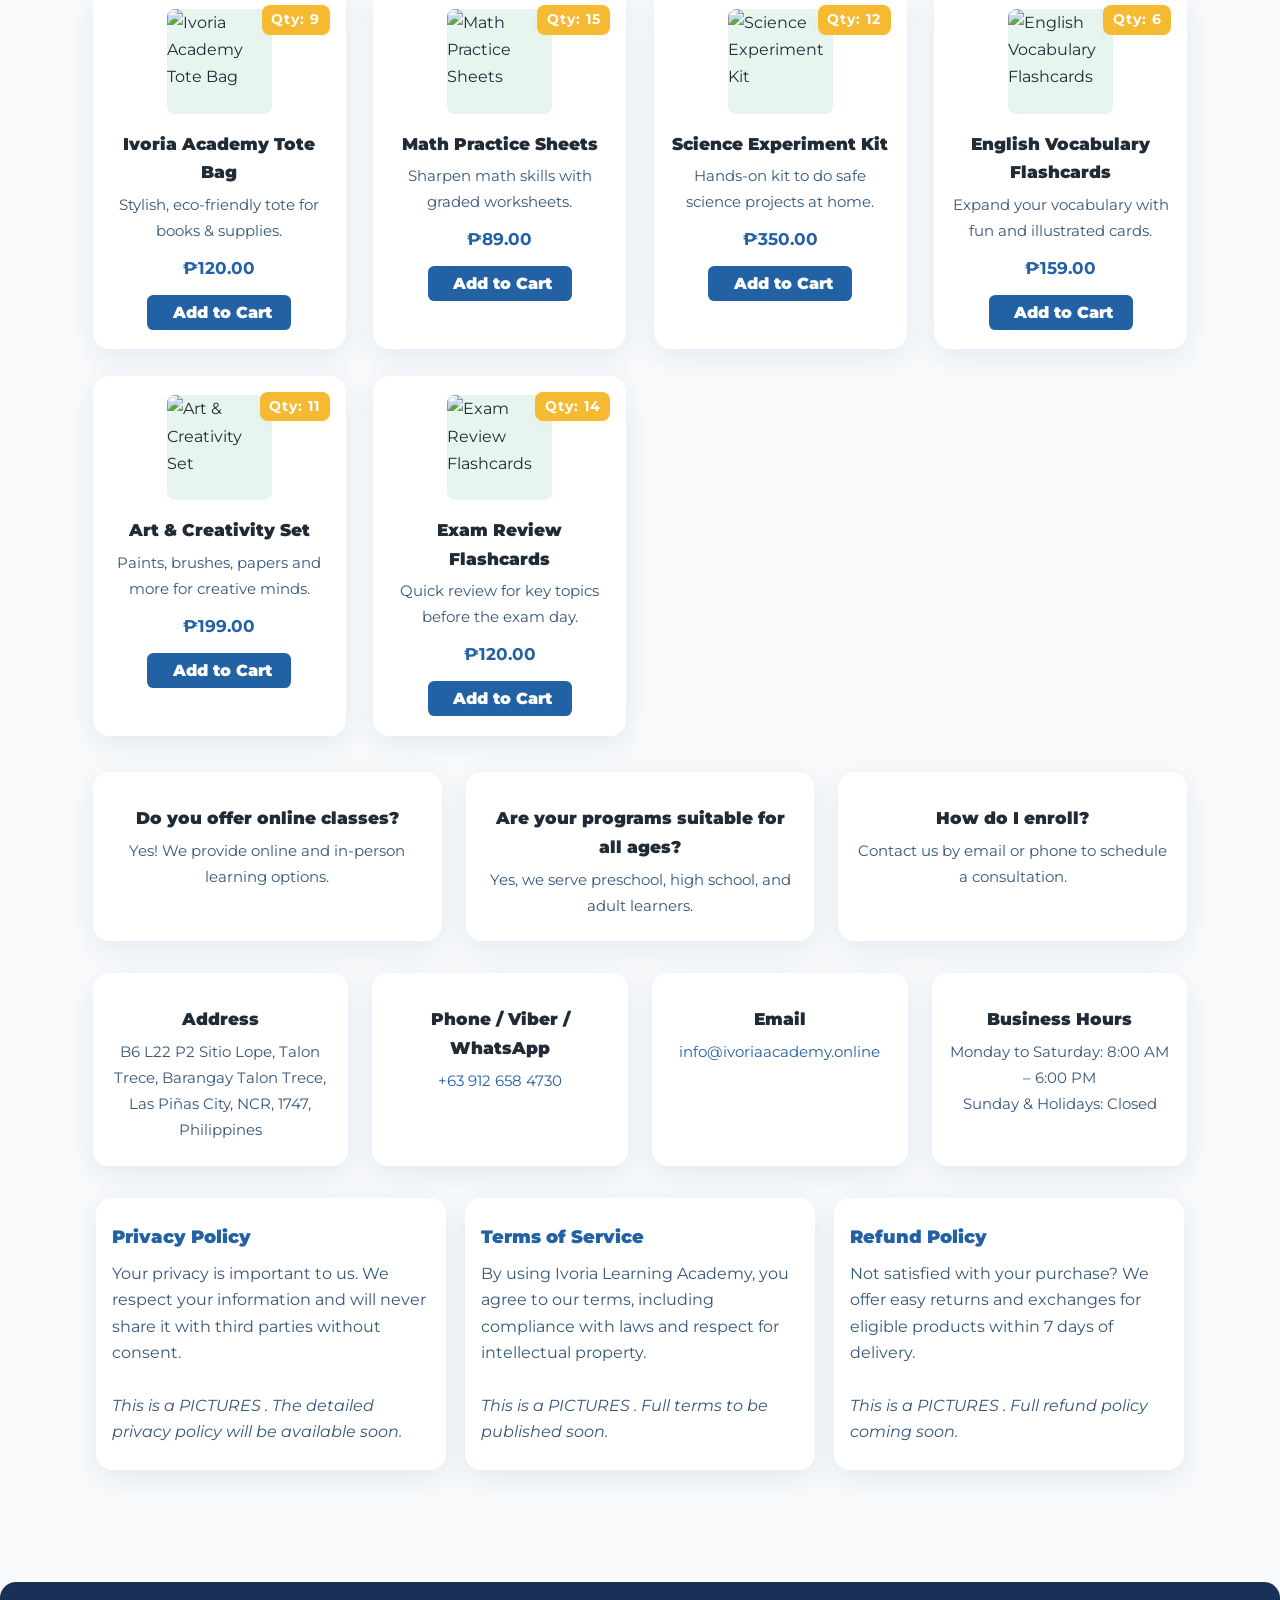
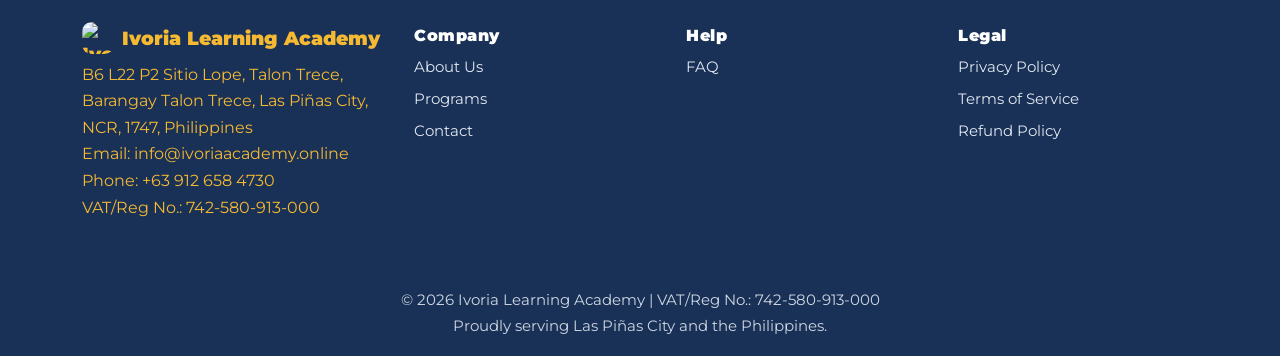
==== commit e59d0086: "Update index.html" ====
--- a/index.html
+++ b/index.html
@@ -4,7 +4,7 @@
   <meta charset="UTF-8" />
   <meta name="viewport" content="width=device-width, initial-scale=1.0" />
   <title>Ivoria Learning Academy | Building Brighter Futures</title>
-  <link rel="icon" type="image/png" href="image/FAVICON.png" />
+  <link rel="icon" type="image/png" href="image/LOGO.png" />
   <!-- Google Fonts -->
   <link href="https://fonts.googleapis.com/css2?family=Montserrat:wght@400;700;900&display=swap" rel="stylesheet" />
   <!-- Remixicon for icons -->
@@ -340,7 +340,7 @@
         </div>
       </div>
       <div class="hero-img-container">
-        <img src="image/placeholder.png" alt="Ivoria Academy" class="hero-img" />
+        <img src="image/LOGO.png" alt="Ivoria Academy" class="hero-img" />
       </div>
     </section>
 
@@ -406,7 +406,7 @@
       <div class="products-grid" id="products-grid">
         <div class="product-card" data-id="1">
           <span class="product-badge">Qty: 10</span>
-          <img src="image/placeholder.png" alt="Ivoria Learning Kit" class="product-img" />
+          <img src="image/PICTURES 1.png" alt="Ivoria Learning Kit" class="product-img" />
           <div class="product-name">Ivoria Learning Kit</div>
           <div class="product-desc">All-in-one study set, perfect for home or class.</div>
           <div class="product-price">₱399.00</div>
@@ -414,7 +414,7 @@
         </div>
         <div class="product-card" data-id="2">
           <span class="product-badge">Qty: 5</span>
-          <img src="image/placeholder.png" alt="Reading Workbook" class="product-img" />
+          <img src="image/PICTURES 2.png" alt="Reading Workbook" class="product-img" />
           <div class="product-name">Reading Workbook</div>
           <div class="product-desc">Build skills for early learners, with fun exercises.</div>
           <div class="product-price">₱220.00</div>
@@ -422,7 +422,7 @@
         </div>
         <div class="product-card" data-id="3">
           <span class="product-badge">Qty: 7</span>
-          <img src="image/placeholder.png" alt="Science Flashcards" class="product-img" />
+          <img src="image/PICTURES 3.png" alt="Science Flashcards" class="product-img" />
           <div class="product-name">Science Flashcards</div>
           <div class="product-desc">Visual, durable, and designed for hands-on learning.</div>
           <div class="product-price">₱149.00</div>
@@ -430,7 +430,7 @@
         </div>
         <div class="product-card" data-id="4">
           <span class="product-badge">Qty: 8</span>
-          <img src="image/placeholder.png" alt="Exam Review Booklet" class="product-img" />
+          <img src="image/PICTURES 4.png" alt="Exam Review Booklet" class="product-img" />
           <div class="product-name">Exam Review Booklet</div>
           <div class="product-desc">Essential guide for entrance & standardized test prep.</div>
           <div class="product-price">₱180.00</div>
@@ -438,7 +438,7 @@
         </div>
         <div class="product-card" data-id="5">
           <span class="product-badge">Qty: 9</span>
-          <img src="image/placeholder.png" alt="Ivoria Academy Tote Bag" class="product-img" />
+          <img src="image/PICTURES 5.png" alt="Ivoria Academy Tote Bag" class="product-img" />
           <div class="product-name">Ivoria Academy Tote Bag</div>
           <div class="product-desc">Stylish, eco-friendly tote for books & supplies.</div>
           <div class="product-price">₱120.00</div>
@@ -447,7 +447,7 @@
         <!-- Additional Products -->
         <div class="product-card" data-id="6">
           <span class="product-badge">Qty: 15</span>
-          <img src="image/placeholder.png" alt="Math Practice Sheets" class="product-img" />
+          <img src="image/PICTURES 6.png" alt="Math Practice Sheets" class="product-img" />
           <div class="product-name">Math Practice Sheets</div>
           <div class="product-desc">Sharpen math skills with graded worksheets.</div>
           <div class="product-price">₱89.00</div>
@@ -455,7 +455,7 @@
         </div>
         <div class="product-card" data-id="7">
           <span class="product-badge">Qty: 12</span>
-          <img src="image/placeholder.png" alt="Science Experiment Kit" class="product-img" />
+          <img src="image/PICTURES 7.png" alt="Science Experiment Kit" class="product-img" />
           <div class="product-name">Science Experiment Kit</div>
           <div class="product-desc">Hands-on kit to do safe science projects at home.</div>
           <div class="product-price">₱350.00</div>
@@ -463,7 +463,7 @@
         </div>
         <div class="product-card" data-id="8">
           <span class="product-badge">Qty: 6</span>
-          <img src="image/placeholder.png" alt="English Vocabulary Flashcards" class="product-img" />
+          <img src="image/PICTURES 8.png" alt="English Vocabulary Flashcards" class="product-img" />
           <div class="product-name">English Vocabulary Flashcards</div>
           <div class="product-desc">Expand your vocabulary with fun and illustrated cards.</div>
           <div class="product-price">₱159.00</div>
@@ -471,7 +471,7 @@
         </div>
         <div class="product-card" data-id="9">
           <span class="product-badge">Qty: 11</span>
-          <img src="image/placeholder.png" alt="Art & Creativity Set" class="product-img" />
+          <img src="image/PICTURES 9.png" alt="Art & Creativity Set" class="product-img" />
           <div class="product-name">Art & Creativity Set</div>
           <div class="product-desc">Paints, brushes, papers and more for creative minds.</div>
           <div class="product-price">₱199.00</div>
@@ -479,7 +479,7 @@
         </div>
         <div class="product-card" data-id="10">
           <span class="product-badge">Qty: 14</span>
-          <img src="image/placeholder.png" alt="Exam Review Flashcards" class="product-img" />
+          <img src="image/PICTURES 10.png" alt="Exam Review Flashcards" class="product-img" />
           <div class="product-name">Exam Review Flashcards</div>
           <div class="product-desc">Quick review for key topics before the exam day.</div>
           <div class="product-price">₱120.00</div>
@@ -545,21 +545,21 @@
         <div class="policy-title">Privacy Policy</div>
         <div class="policy-body">
           Your privacy is important to us. We respect your information and will never share it with third parties without consent.<br><br>
-          <em>This is a placeholder. The detailed privacy policy will be available soon.</em>
+          <em>This is a PICTURES . The detailed privacy policy will be available soon.</em>
         </div>
       </div>
       <div class="policy-card">
         <div class="policy-title">Terms of Service</div>
         <div class="policy-body">
           By using Ivoria Learning Academy, you agree to our terms, including compliance with laws and respect for intellectual property.<br><br>
-          <em>This is a placeholder. Full terms to be published soon.</em>
+          <em>This is a PICTURES . Full terms to be published soon.</em>
         </div>
       </div>
       <div class="policy-card">
         <div class="policy-title">Refund Policy</div>
         <div class="policy-body">
           Not satisfied with your purchase? We offer easy returns and exchanges for eligible products within 7 days of delivery.<br><br>
-          <em>This is a placeholder. Full refund policy coming soon.</em>
+          <em>This is a PICTURES . Full refund policy coming soon.</em>
         </div>
       </div>
     </section>
@@ -631,61 +631,61 @@
         id: 1,
         name: "Ivoria Learning Kit",
         price: 399.00,
-        img: "image/placeholder.png"
+        img: "image/PICTURES .png"
       },
       {
         id: 2,
         name: "Reading Workbook",
         price: 220.00,
-        img: "image/placeholder.png"
+        img: "image/PICTURES .png"
       },
       {
         id: 3,
         name: "Science Flashcards",
         price: 149.00,
-        img: "image/placeholder.png"
+        img: "image/PICTURES .png"
       },
       {
         id: 4,
         name: "Exam Review Booklet",
         price: 180.00,
-        img: "image/placeholder.png"
+        img: "image/PICTURES .png"
       },
       {
         id: 5,
         name: "Ivoria Academy Tote Bag",
         price: 120.00,
-        img: "image/placeholder.png"
+        img: "image/PICTURES .png"
       },
       {
         id: 6,
         name: "Math Practice Sheets",
         price: 89.00,
-        img: "image/placeholder.png"
+        img: "image/PICTURES .png"
       },
       {
         id: 7,
         name: "Science Experiment Kit",
         price: 350.00,
-        img: "image/placeholder.png"
+        img: "image/PICTURES .png"
       },
       {
         id: 8,
         name: "English Vocabulary Flashcards",
         price: 159.00,
-        img: "image/placeholder.png"
+        img: "image/PICTURES .png"
       },
       {
         id: 9,
         name: "Art & Creativity Set",
         price: 199.00,
-        img: "image/placeholder.png"
+        img: "image/PICTURES .png"
       },
       {
         id: 10,
         name: "Exam Review Flashcards",
         price: 120.00,
-        img: "image/placeholder.png"
+        img: "image/PICTURES .png"
       }
     ];
 
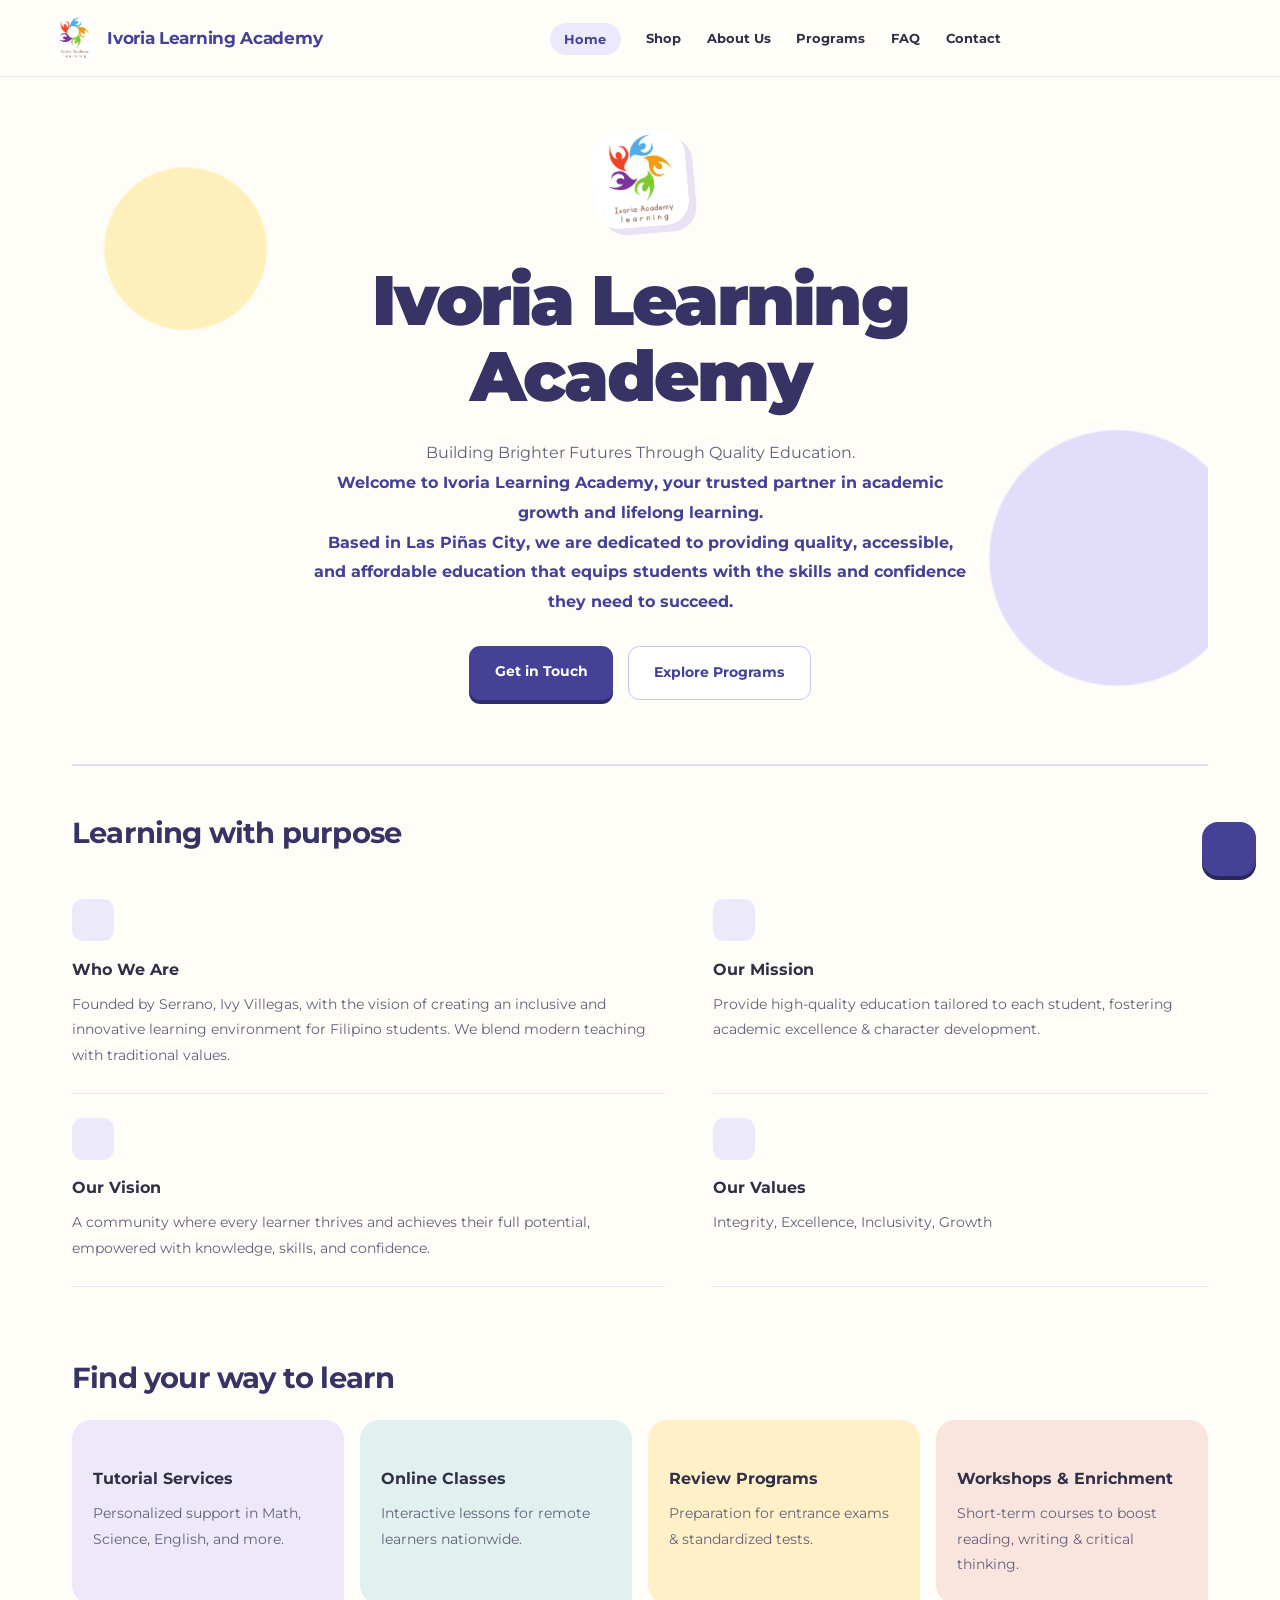
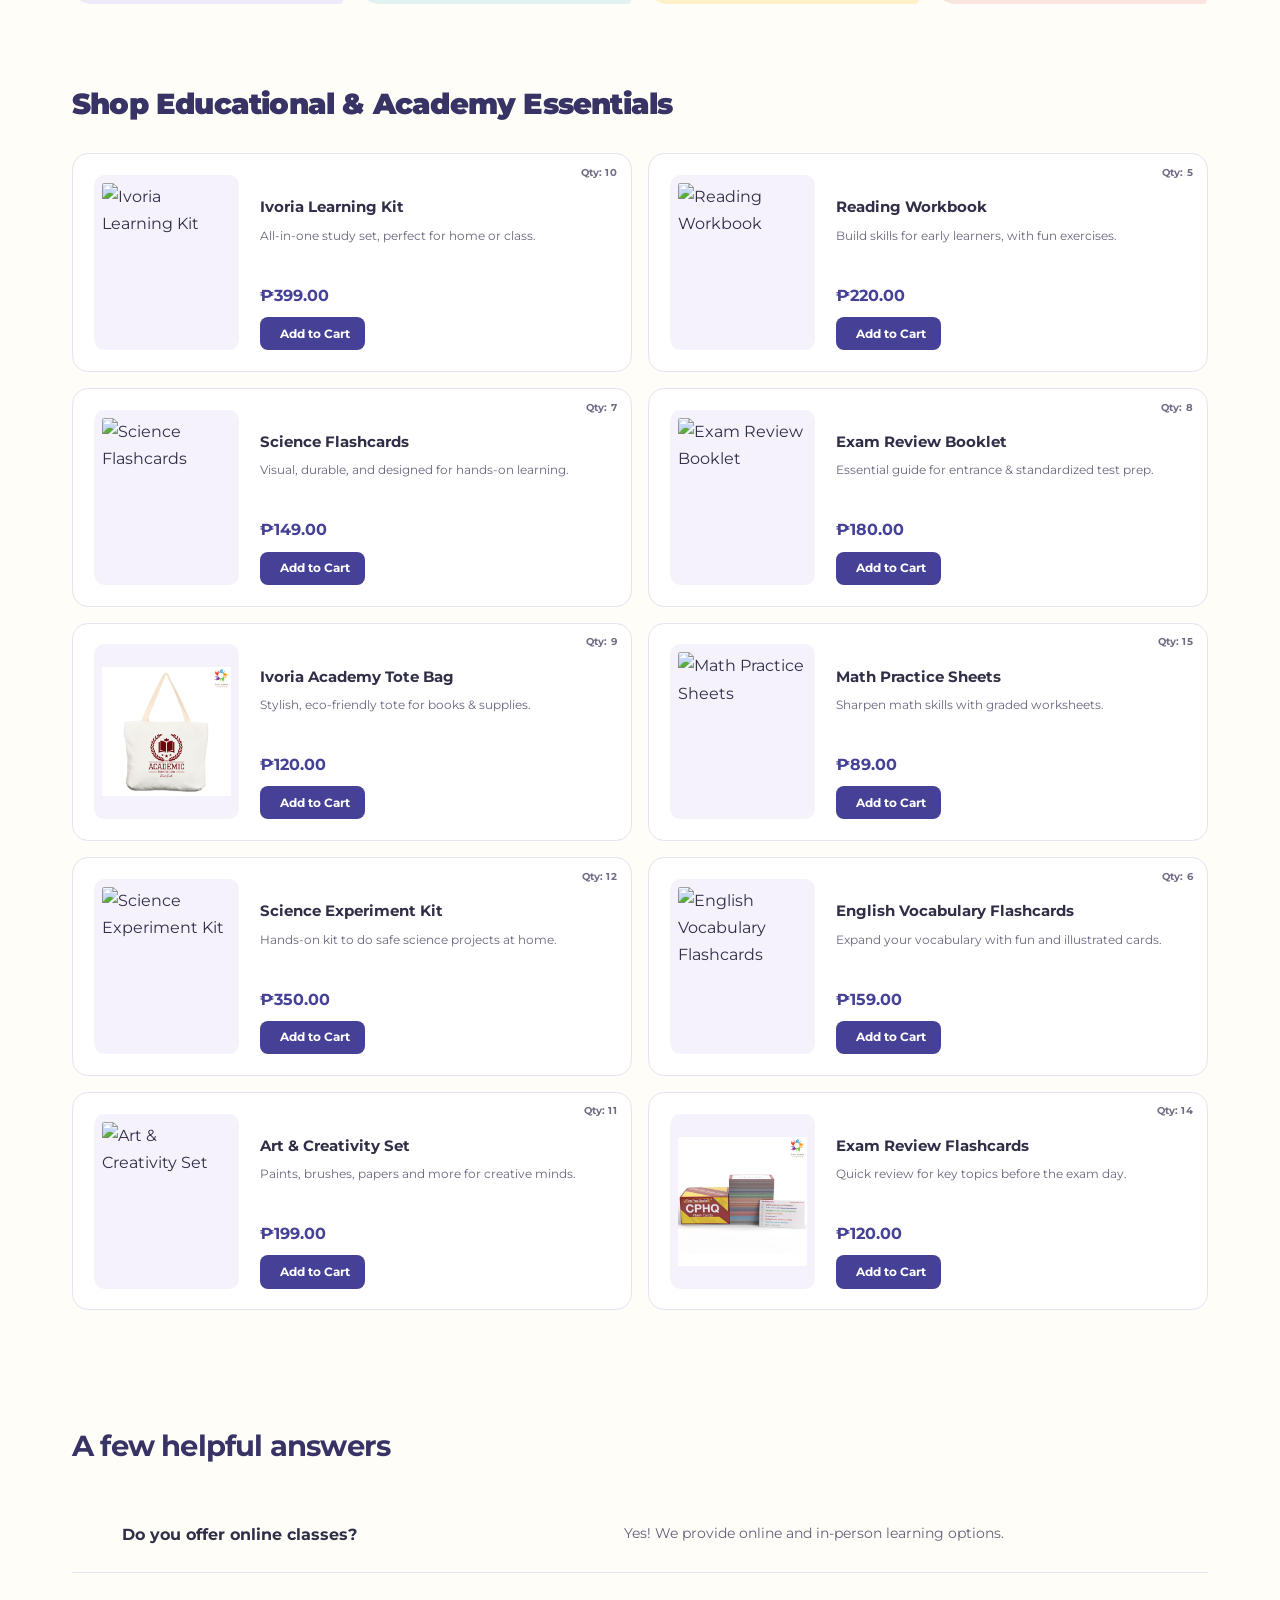
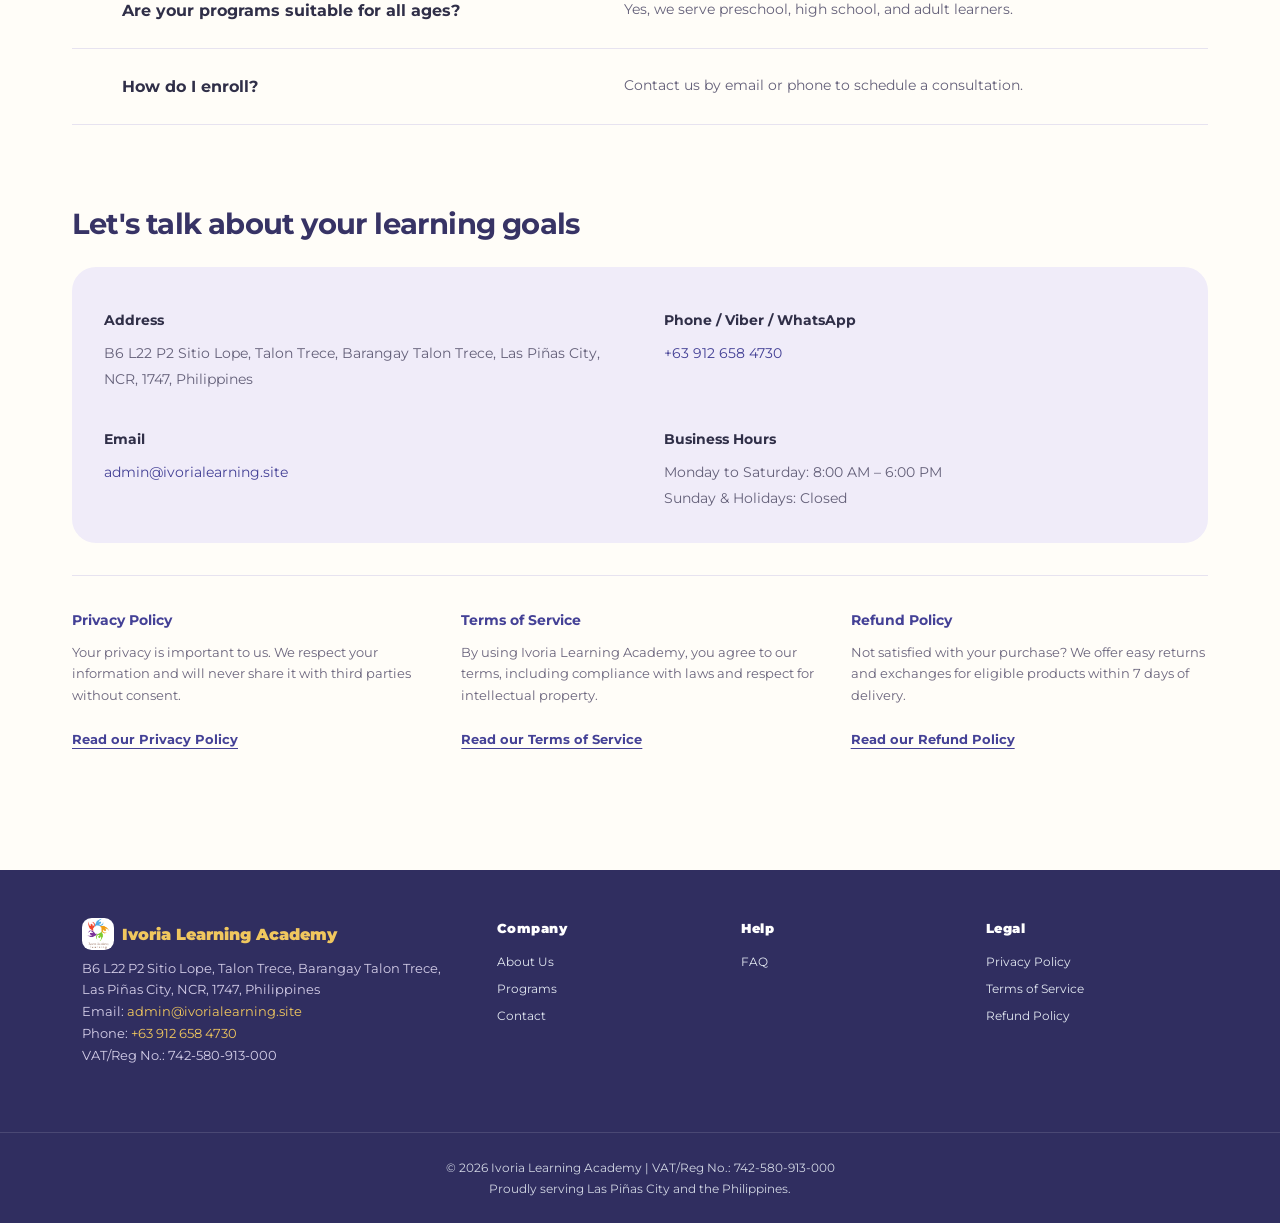
==== commit d11a8a96: "Add files via upload" ====
--- a/index.html
+++ b/index.html
@@ -282,6 +282,7 @@
       .footer-logo img { width: 24px; height: 24px; }
     }
   </style>
+  <link rel="stylesheet" href="refinements.css" />
 </head>
 <body>
   <header class="header" id="header">
@@ -345,6 +346,7 @@
     </section>
 
     <!-- About Us -->
+    <h2 class="section-heading">Learning with purpose</h2>
     <section class="info-sections" id="about">
       <div class="info-card">
         <div class="info-icon"><i class="ri-user-3-line"></i></div>
@@ -377,6 +379,7 @@
     </section>
 
     <!-- Programs & Services -->
+    <h2 class="section-heading">Find your way to learn</h2>
     <section class="info-sections" id="programs">
       <div class="info-card">
         <div class="info-icon"><i class="ri-book-open-line"></i></div>
@@ -489,6 +492,7 @@
     </section>
 
     <!-- FAQ -->
+    <h2 class="section-heading">A few helpful answers</h2>
     <section class="info-sections" id="faq">
       <div class="info-card">
         <div class="info-icon"><i class="ri-question-answer-line"></i></div>
@@ -508,6 +512,7 @@
     </section>
 
     <!-- Contact -->
+    <h2 class="section-heading">Let's talk about your learning goals</h2>
     <section class="info-sections" id="contact">
       <div class="info-card">
         <div class="info-icon"><i class="ri-map-pin-line"></i></div>
@@ -527,7 +532,7 @@
         <div class="info-icon"><i class="ri-mail-send-line"></i></div>
         <div class="info-title">Email</div>
         <div class="info-desc">
-          <a href="mailto:info@ivoriaacademy.online">info@ivoriaacademy.online</a>
+          <a href="mailto:admin@ivorialearning.site">admin@ivorialearning.site</a>
         </div>
       </div>
       <div class="info-card">
@@ -545,21 +550,21 @@
         <div class="policy-title">Privacy Policy</div>
         <div class="policy-body">
           Your privacy is important to us. We respect your information and will never share it with third parties without consent.<br><br>
-          <em>This is a PICTURES . The detailed privacy policy will be available soon.</em>
+          <a href="privacy-policy.html">Read our Privacy Policy</a>
         </div>
       </div>
       <div class="policy-card">
         <div class="policy-title">Terms of Service</div>
         <div class="policy-body">
           By using Ivoria Learning Academy, you agree to our terms, including compliance with laws and respect for intellectual property.<br><br>
-          <em>This is a PICTURES . Full terms to be published soon.</em>
+          <a href="terms.html">Read our Terms of Service</a>
         </div>
       </div>
       <div class="policy-card">
         <div class="policy-title">Refund Policy</div>
         <div class="policy-body">
           Not satisfied with your purchase? We offer easy returns and exchanges for eligible products within 7 days of delivery.<br><br>
-          <em>This is a PICTURES . Full refund policy coming soon.</em>
+          <a href="refund-policy.html">Read our Refund Policy</a>
         </div>
       </div>
     </section>
@@ -574,7 +579,7 @@
         </div>
         <div class="footer-desc">
           B6 L22 P2 Sitio Lope, Talon Trece, Barangay Talon Trece, Las Piñas City, NCR, 1747, Philippines<br>
-          Email: <a href="mailto:info@ivoriaacademy.online" style="color:var(--accent);">info@ivoriaacademy.online</a><br>
+          Email: <a href="mailto:admin@ivorialearning.site" style="color:var(--accent);">admin@ivorialearning.site</a><br>
           Phone: <a href="tel:+639126584730" style="color:var(--accent);">+63 912 658 4730</a><br>
           VAT/Reg No.: 742-580-913-000
         </div>
--- a/refinements.css
+++ b/refinements.css
@@ -0,0 +1,148 @@
+:root {
+  --primary: #444196;
+  --accent: #f0c75e;
+  --text: #302f48;
+  --background: #fffdf8;
+  --footer-bg: #302e60;
+  --radius: 1.4rem;
+  --shadow: 0 8px 24px #39365b0a;
+  --border: 1px solid #e7e3f0;
+}
+html { scroll-behavior: smooth; scroll-padding-top: 110px; }
+body { -webkit-font-smoothing: antialiased; }
+a:hover { color: #716029; }
+a:focus-visible, button:focus-visible, input:focus-visible, select:focus-visible, textarea:focus-visible { outline: 3px solid #8a65c2; outline-offset: 4px; }
+header, .header { background: #fffdf8; box-shadow: none; border-bottom: var(--border); }
+.nav { max-width: 1240px; padding: 1rem 2rem; gap: 1.5rem; }
+.nav-logo { font-size: 1.04rem; font-weight: 700; letter-spacing: -.3px; flex-shrink: 0; }
+.nav-logo img { width: 44px; height: 44px; object-fit: contain; }
+.nav-list { list-style: none; margin: 0; gap: 1.6rem; }
+.nav-list li { margin: 0; }
+.nav-link { font-size: .8rem; }
+.nav-link.active { background: #ece9fa; padding: .55rem .9rem; border-radius: 2rem; }
+.nav-close { display: none; }
+body:has(.hero) main { max-width: 1200px; padding: 0 2rem 3rem; }
+.hero { display: flex; flex-direction: column; flex-wrap: nowrap; text-align: center; gap: 1.3rem; background: radial-gradient(circle at 10% 25%, #fff0bb 0 7%, transparent 7.2%), radial-gradient(circle at 92% 70%, #e2ddfa 0 11%, transparent 11.2%), #fffdf8; border-radius: 0; padding: 3.5rem 2rem 4rem; margin: 0 0 2rem; box-shadow: none; border-bottom: 2px solid #e5def3; }
+.hero-img-container { order: -1; flex: none; min-width: 0; justify-content: center; }
+.hero-img { width: 94px; height: 94px; margin: 0; object-fit: contain; border-radius: 24px; background: #fff; box-shadow: 7px 7px 0 #e8e2f4; transform: rotate(-5deg); }
+.hero-content { flex: none; min-width: 0; max-width: 790px; }
+.hero-title { color: #373365; font-size: clamp(2.5rem, 5.5vw, 4.5rem); line-height: 1.08; letter-spacing: -2.5px; margin: .9rem 0 1.5rem; }
+.hero-desc { max-width: 660px; margin: 0 auto 1.8rem; color: #646079; font-size: .98rem; line-height: 1.9; }
+.hero-btns { justify-content: center; flex-wrap: wrap; gap: .9rem; }
+.btn-primary, .btn-secondary { padding: .9rem 1.6rem; border-radius: .7rem; font-size: .85rem; box-shadow: none; }
+.btn-primary { box-shadow: 0 4px 0 #2f2c70; }
+.btn-secondary { border: 1px solid #cbc4e6; background: #fff; }
+.section-heading { font-size: 1.8rem; color: #373365; letter-spacing: -.8px; line-height: 1.3; margin: 3rem 0 1.5rem; }
+.info-sections { gap: 0; }
+.info-card { min-width: 0; max-width: none; box-shadow: none; border-radius: 0; text-align: left; align-items: flex-start; }
+.info-title { font-weight: 700; font-size: 1rem; margin-bottom: .55rem; }
+.info-desc { color: #646079; font-size: .87rem; line-height: 1.85; overflow-wrap: anywhere; }
+.info-icon { font-size: 1.5rem; }
+#about { display: grid; grid-template-columns: 1.2fr 1fr; gap: 0 3rem; padding-bottom: 1.5rem; }
+#about .info-card { padding: 1.5rem 0; border-bottom: var(--border); background: transparent; }
+#about .info-icon { background: #ece9fa; border-radius: .7rem; width: 42px; height: 42px; display: grid; place-items: center; margin-bottom: .9rem; }
+#programs { display: grid; grid-template-columns: repeat(4, minmax(0, 1fr)); gap: 1rem; }
+#programs .info-card { padding: 1.6rem 1.3rem; background: #ede8fa; border-radius: 1.2rem 1.2rem .4rem 1.2rem; }
+#programs .info-card:nth-child(2) { background: #e0f1ef; }
+#programs .info-card:nth-child(3) { background: #fff0c7; }
+#programs .info-card:nth-child(4) { background: #f9e5de; }
+#programs .info-icon { font-size: 2.2rem; margin-bottom: 1.2rem; }
+#shop { padding: 2rem 0; }
+#shop .section-title { text-align: left; color: #373365; font-size: 1.8rem; letter-spacing: -.8px; margin-bottom: 1.5rem; }
+.products-grid { grid-template-columns: repeat(2, minmax(0, 1fr)); gap: 1rem; }
+.product-card { display: grid; grid-template-columns: 145px minmax(0, 1fr); grid-template-rows: auto 1fr auto auto; column-gap: 1.3rem; align-items: start; padding: 1.3rem; border: var(--border); border-radius: 1rem; box-shadow: none; }
+.product-card:hover { transform: translateY(-3px); box-shadow: 0 6px 0 #ece8f4; }
+.product-img { grid-column: 1; grid-row: 1 / 5; width: 145px; height: 175px; object-fit: contain; padding: .5rem; margin: 0; background: #f5f2fc; border-radius: .65rem; align-self: center; }
+.product-name, .product-desc, .product-price, .product-add { grid-column: 2; text-align: left; }
+.product-name { font-size: .94rem; font-weight: 700; padding-top: 1.2rem; }
+.product-desc { font-size: .78rem; color: #6b657d; margin-bottom: .8rem; }
+.product-price { font-size: 1rem; margin-bottom: .5rem; }
+.product-add { width: fit-content; font-size: .73rem; font-weight: 700; border-radius: .5rem; padding: .6rem .9rem; }
+.product-badge { top: .6rem; right: .9rem; background: transparent; color: #736c86; font-size: .63rem; letter-spacing: .1px; padding: 0; box-shadow: none; }
+#faq { display: block; padding: .5rem 0 2rem; }
+#faq .info-card { display: grid; grid-template-columns: 34px 1fr 1.2fr; gap: 1rem; align-items: start; border-bottom: var(--border); padding: 1.5rem 0; background: transparent; }
+#faq .info-title { margin: 0; }
+#faq .info-icon { margin: 0; }
+#contact { display: grid; grid-template-columns: repeat(2, minmax(0, 1fr)); gap: 1.5rem 3rem; padding: 2rem; background: #f0ecf9; border-radius: 1.5rem; }
+#contact .info-card { background: transparent; padding: 0; }
+#contact .info-title { font-size: .9rem; }
+.policy-sections { border-top: var(--border); padding-top: 1.5rem; gap: 2rem; }
+.policy-card { background: transparent; box-shadow: none; padding: .5rem 0; max-width: none; }
+.policy-title { font-size: .9rem; font-weight: 700; }
+.policy-body { color: #6b657d; font-size: .8rem; }
+.policy-body a { text-decoration: underline; text-underline-offset: 4px; font-weight: 700; }
+.footer { border-radius: 0; padding: 3rem 0 1.5rem; }
+.footer-brand { flex-basis: 330px; }
+.footer-logo { font-size: 1rem; }
+.footer-desc { color: #d4cee8; font-size: .8rem; overflow-wrap: anywhere; }
+.footer-links-title { font-size: .8rem; margin-bottom: .7rem; }
+.footer-link, .footer-bottom { font-size: .78rem; }
+.footer-bottom { border-top: 1px solid #ffffff26; padding-top: 1.5rem; }
+.floating-cart-btn { left: auto; right: 24px; bottom: 24px; border-radius: 1rem; width: 54px; height: 54px; font-size: 1.6rem; box-shadow: 0 4px 0 #29265b; }
+.cart-overlay { background: #302e6055; backdrop-filter: blur(3px); }
+.cart-sidebar { width: 390px; }
+.cart-sidebar-title { font-size: 1.4rem; }
+.cart-sidebar-footer { gap: 1rem; flex-wrap: wrap; }
+.cart-item-details { min-width: 0; overflow-wrap: anywhere; }
+body:not(:has(.hero)) main { max-width: 820px; padding: 2.5rem 3rem; border: var(--border); border-top: 6px solid #bcb0e3; border-radius: .5rem; box-shadow: none; }
+.page-title, .summary-title { text-align: left; font-size: 2.2rem; letter-spacing: -1px; }
+body:not(:has(.hero)) .section-title { color: var(--primary); font-size: 1.05rem; text-align: left; }
+.section-desc, .summary-intro { color: #646079; font-size: .92rem; line-height: 1.9; }
+.summary-intro { text-align: left; }
+.order-details { background: #f4f0fa; border: none; box-shadow: none; }
+.order-total { color: var(--primary); }
+.details-list li { font-size: .87rem; }
+.form-row label { font-size: .83rem; color: #56516e; }
+.form-row input, .form-row select, .form-row textarea { background: #fffdf8; border: 1px solid #d9d2e8; padding: .85rem; font-size: 1rem; }
+.submit-btn { font-size: .9rem; box-shadow: 0 4px 0 #2f2c70; }
+@media (min-width: 701px) and (max-width: 1100px) {
+  .nav { flex-wrap: wrap; justify-content: center; gap: .7rem; }
+  .nav-actions { display: none; }
+  .product-card { grid-template-columns: 100px minmax(0, 1fr); gap: .8rem; padding: 1rem; }
+  .product-img { width: 100px; height: 145px; }
+  #programs { grid-template-columns: repeat(2, minmax(0, 1fr)); }
+}
+@media (max-width: 700px) {
+  html { scroll-padding-top: 90px; }
+  .nav { padding: .8rem 1rem; gap: .5rem; }
+  .nav-logo { font-size: .95rem; }
+  .nav-logo img { width: 34px; height: 34px; }
+  .nav-toggle { margin-left: 0; }
+  body:has(.hero) main { padding: 0 1.2rem 2rem; }
+  .hero { padding: 2.5rem .3rem 3rem; }
+  .hero-title { font-size: 2.8rem; letter-spacing: -1.5px; }
+  .hero-desc { font-size: .88rem; }
+  .hero-img { margin: 0; }
+  .hero-btns { gap: .7rem; }
+  .btn-primary, .btn-secondary { font-size: .76rem; padding: .8rem 1.1rem; }
+  #about { grid-template-columns: 1fr; gap: 0; }
+  #programs { grid-template-columns: repeat(2, minmax(0, 1fr)); gap: .75rem; }
+  #programs .info-card { padding: 1.25rem 1rem; }
+  .info-title { font-size: .9rem; }
+  .info-desc { font-size: .82rem; }
+  .products-grid { grid-template-columns: 1fr; }
+  .product-card { grid-template-columns: 110px minmax(0, 1fr); gap: .1rem 1rem; padding: 1rem; }
+  .product-img { width: 110px; height: 150px; }
+  #faq .info-card { grid-template-columns: 28px 1fr; gap: .5rem .8rem; }
+  #faq .info-desc { grid-column: 2; }
+  #contact { grid-template-columns: 1fr; padding: 1.5rem; gap: 1.5rem; }
+  .footer-brand, .footer-links-group { flex-basis: auto; }
+  .footer-container { gap: 1rem; }
+  body:not(:has(.hero)) .nav { flex-wrap: wrap; justify-content: center; }
+  body:not(:has(.hero)) .nav-list { flex-wrap: wrap; justify-content: center; gap: .7rem 1rem; }
+  body:not(:has(.hero)) .nav-link { font-size: .72rem; }
+  body:not(:has(.hero)) main { margin: 1rem; max-width: calc(100% - 2rem); padding: 1.5rem; }
+  .page-title, .summary-title { font-size: 1.9rem; }
+  .cart-sidebar { padding: 1.5rem 1rem; }
+}
+@media (max-width: 360px) {
+  .nav-logo { font-size: .82rem; }
+  #programs { grid-template-columns: 1fr; }
+  .product-card { grid-template-columns: 85px minmax(0, 1fr); }
+  .product-img { width: 85px; }
+}
+@media (prefers-reduced-motion: reduce) {
+  html { scroll-behavior: auto; }
+  *, *::before, *::after { transition: none !important; animation: none !important; }
+  .product-card:hover { transform: none; }
+}
